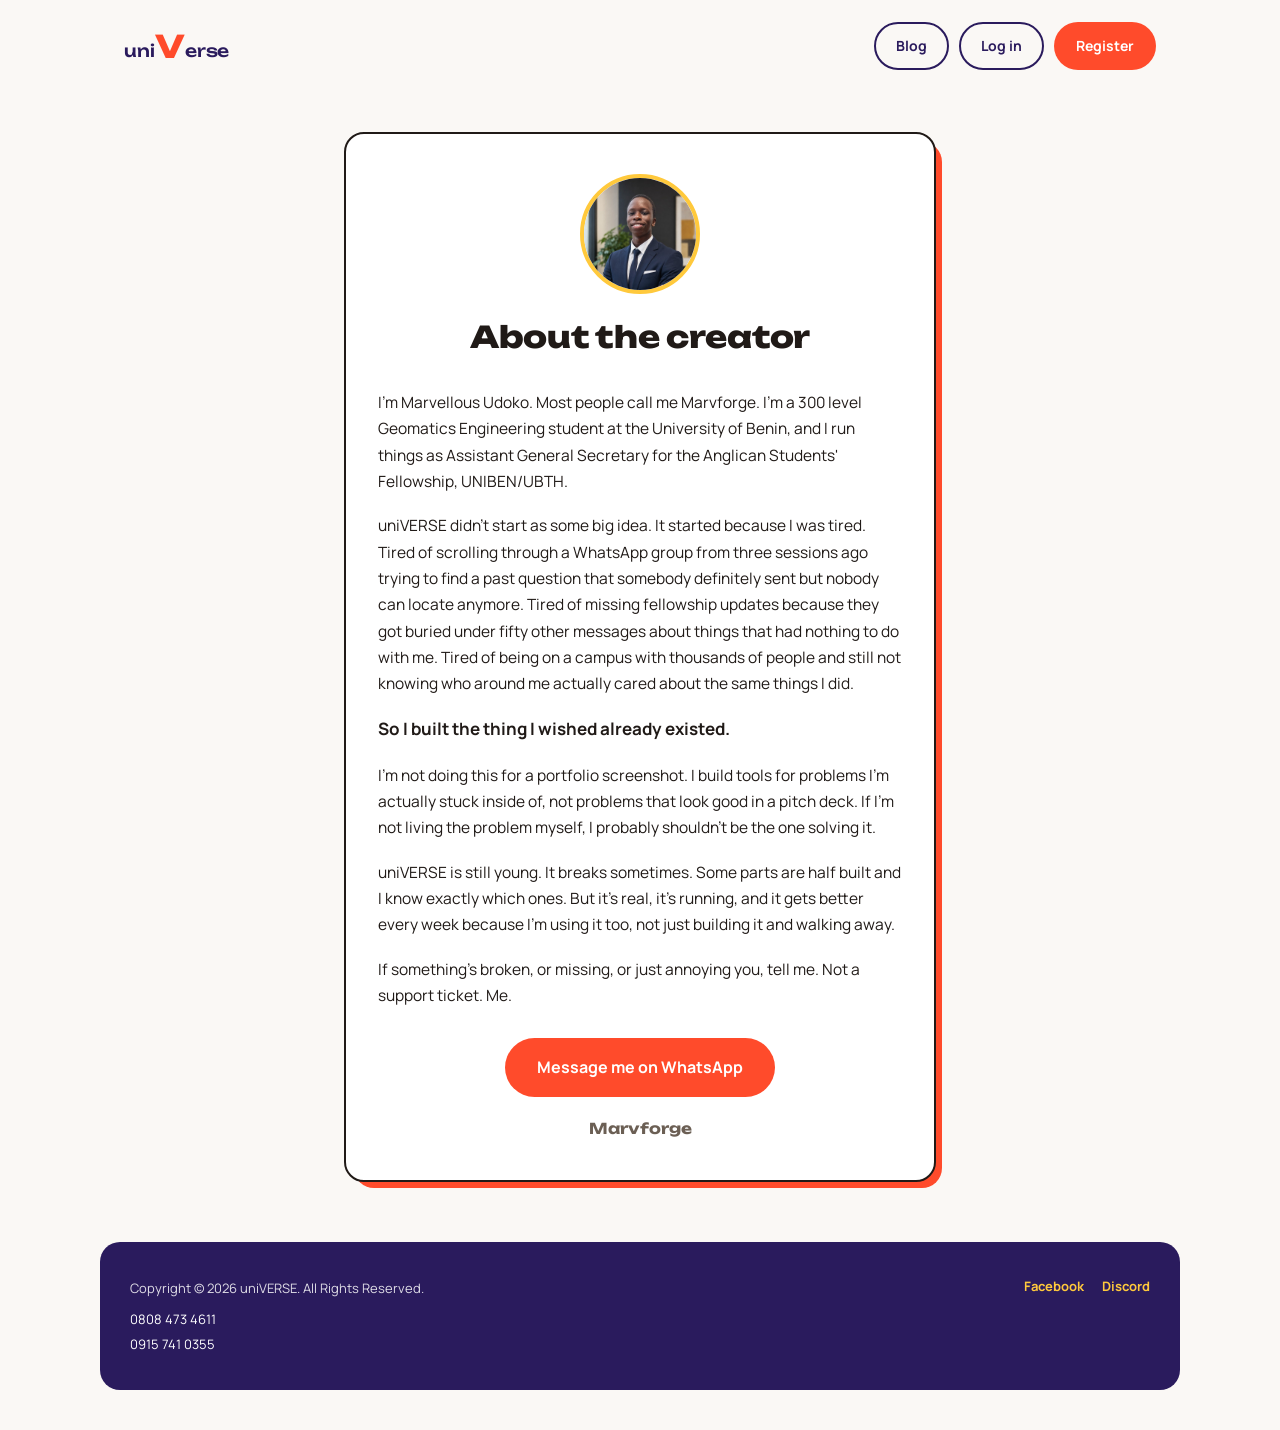
==== about.html @ 15a96da0 "Add files via upload" ====
<!DOCTYPE html>
<html lang="en">
<head>
<meta charset="UTF-8">
<meta name="viewport" content="width=device-width, initial-scale=1.0">
<title>About — uniVERSE</title>
<meta name="description" content="Who built uniVERSE, and why.">
<link rel="icon" href="favicon.svg" type="image/svg+xml">

<meta property="og:type" content="website">
<meta property="og:title" content="About — uniVERSE">
<meta property="og:description" content="Who built uniVERSE, and why.">
<meta property="og:image" content="https://project-1-seven-self.vercel.app/og-image.png">
<meta property="og:url" content="https://project-1-seven-self.vercel.app/about.html">
<meta name="twitter:card" content="summary_large_image">
<meta name="twitter:title" content="About — uniVERSE">
<meta name="twitter:description" content="Who built uniVERSE, and why.">
<meta name="twitter:image" content="https://project-1-seven-self.vercel.app/og-image.png">

<link rel="preconnect" href="https://fonts.googleapis.com">
<link rel="preconnect" href="https://fonts.gstatic.com" crossorigin>
<link rel="stylesheet" href="https://fonts.googleapis.com/css2?family=Unbounded:wght@500;700;800&family=Manrope:wght@400;500;600;700&display=swap">
<link rel="stylesheet" href="style.css">
<link rel="stylesheet" href="about.css">
</head>
<body>

<header class="site-header">
  <a href="index.html" class="wordmark" aria-label="uniVERSE home">
    <span class="u">u</span><span class="n">n</span><span class="i">i</span><span class="v-cap">V</span><span class="rest">erse</span>
  </a>
  <nav class="header-actions">
    <a href="blog.html" class="btn btn-ghost">Blog</a>
    <a href="login.html" class="btn btn-ghost">Log in</a>
    <a href="register.html" class="btn btn-primary">Register</a>
  </nav>
</header>

<main class="about-wrap">
  <section class="about-card">
    <img src="creator-photo.jpg" alt="Marvforge" class="about-avatar">
    <h1>About the creator</h1>

    <div class="about-body">
      <p>I'm Marvellous Udoko. Most people call me Marvforge. I'm a 300 level Geomatics Engineering student at the University of Benin, and I run things as Assistant General Secretary for the Anglican Students' Fellowship, UNIBEN/UBTH.</p>

      <p>uniVERSE didn't start as some big idea. It started because I was tired. Tired of scrolling through a WhatsApp group from three sessions ago trying to find a past question that somebody definitely sent but nobody can locate anymore. Tired of missing fellowship updates because they got buried under fifty other messages about things that had nothing to do with me. Tired of being on a campus with thousands of people and still not knowing who around me actually cared about the same things I did.</p>

      <p class="about-emphasis">So I built the thing I wished already existed.</p>

      <p>I'm not doing this for a portfolio screenshot. I build tools for problems I'm actually stuck inside of, not problems that look good in a pitch deck. If I'm not living the problem myself, I probably shouldn't be the one solving it.</p>

      <p>uniVERSE is still young. It breaks sometimes. Some parts are half built and I know exactly which ones. But it's real, it's running, and it gets better every week because I'm using it too, not just building it and walking away.</p>

      <p>If something's broken, or missing, or just annoying you, tell me. Not a support ticket. Me.</p>
    </div>

    <a href="https://wa.me/2348084734611" target="_blank" rel="noopener" class="btn btn-primary btn-hero about-whatsapp">Message me on WhatsApp</a>

    <p class="about-signoff">Marvforge</p>
  </section>
</main>

<footer class="site-footer">
  <div class="footer-box">
    <div class="footer-meta">
      <div class="footer-copyright">Copyright &copy; 2026 uniVERSE. All Rights Reserved.</div>
      0808 473 4611<br>0915 741 0355
    </div>
    <div class="footer-social">
      <a href="https://www.facebook.com/share/1PFbLoDEQh/" target="_blank" rel="noopener">Facebook</a>
      <a href="https://discord.gg/kX32RCdds" target="_blank" rel="noopener">Discord</a>
    </div>
  </div>
</footer>

</body>
</html>
---- style.css ----
/* ============================================================
   uniVERSE — shared styles
   Identity: off-white base, coral primary, indigo depth, yellow spark
   Type: Unbounded (display) + Manrope (body) — no monospace, no eyebrows
   ============================================================ */

/* Fonts (Unbounded, Manrope) are loaded via <link rel="preconnect"> +
   <link rel="stylesheet"> in each page's <head>, not @import — @import
   blocks CSSOM construction and adds an extra discovery round-trip
   the browser can't parallelize with other resources. */

:root {
  --bg: #FAF8F5;
  --ink: #201A17;
  --ink-soft: #6B5F54;
  --coral: #FF4B2B;
  --coral-deep: #E23B1C;
  --indigo: #2A1B5D;
  --yellow: #FFC93C;
  --card: #FFFFFF;
  --card-line: #ECE6DD;
  --sticker-shadow: rgba(42, 27, 93, 0.14);

  --font-display: 'Unbounded', sans-serif;
  --font-body: 'Manrope', sans-serif;
}

* { box-sizing: border-box; margin: 0; padding: 0; }

[hidden] {
  display: none !important;
}

html { scroll-behavior: smooth; }

body {
  background: var(--bg);
  color: var(--ink);
  font-family: var(--font-body);
  line-height: 1.55;
  -webkit-font-smoothing: antialiased;
}

a { color: inherit; text-decoration: none; }
img { max-width: 100%; display: block; }
button, input, textarea, select { font-family: inherit; }

:focus-visible {
  outline: 2px solid var(--coral);
  outline-offset: 3px;
}

@media (prefers-reduced-motion: reduce) {
  *, *::before, *::after {
    animation-duration: 0.001ms !important;
    animation-iteration-count: 1 !important;
    transition-duration: 0.001ms !important;
    scroll-behavior: auto !important;
  }
}

/* ---------- Header ---------- */

.site-header {
  display: flex;
  align-items: center;
  justify-content: space-between;
  flex-wrap: wrap;
  gap: 10px;
  padding: 22px 24px;
  max-width: 1080px;
  margin: 0 auto;
}

.wordmark {
  font-family: var(--font-display);
  font-size: 24px;
  font-weight: 700;
  letter-spacing: -0.01em;
  color: var(--indigo);
  position: relative;
  display: inline-flex;
  align-items: baseline;
}

.wordmark .u,
.wordmark .n,
.wordmark .i {
  font-size: 0.7em;
  font-weight: 500;
  margin-right: 0.02em;
}

.wordmark .v-cap {
  font-size: 1.3em;
  font-weight: 800;
  color: var(--coral);
  display: inline-block;
  transform: translateY(0.04em);
}

.wordmark .rest {
  font-size: 0.7em;
  font-weight: 500;
}

.header-actions {
  display: flex;
  gap: 10px;
  align-items: center;
}

.auth-hint {
  font-size: 13px;
  color: var(--ink-soft);
}

.auth-hint a {
  color: var(--coral);
  font-weight: 700;
}

.btn {
  font-family: var(--font-body);
  font-weight: 700;
  font-size: 14px;
  padding: 11px 20px;
  border-radius: 999px;
  border: 2px solid transparent;
  cursor: pointer;
  transition: transform 0.15s ease, background 0.15s ease, border-color 0.15s ease, box-shadow 0.15s ease;
  white-space: nowrap;
}

@media (hover: hover) {
  .btn:hover {
    transform: translateY(-2px);
  }
  .btn-primary:hover {
    box-shadow: 0 4px 0 var(--coral-deep);
  }
  .btn-ghost:hover {
    box-shadow: 0 4px 0 var(--indigo);
  }
}

.btn:active { transform: scale(0.96); }

.btn-primary {
  background: var(--coral);
  color: #fff;
}
.btn-primary:hover { background: var(--coral-deep); }

.btn-ghost {
  background: transparent;
  border-color: var(--indigo);
  color: var(--indigo);
}
.btn-ghost:hover { background: rgba(42,27,93,0.06); }

.btn-block {
  width: 100%;
  padding: 13px 18px;
  font-size: 15px;
  margin-top: 6px;
}

/* ---------- Hero ---------- */

.hero {
  max-width: 720px;
  margin: 44px auto 36px;
  padding: 0 24px;
  text-align: left;
}

.hero h1 {
  font-family: var(--font-display);
  font-weight: 800;
  font-size: clamp(32px, 7vw, 48px);
  line-height: 1.08;
  color: var(--ink);
  margin-bottom: 18px;
  letter-spacing: -0.01em;
}

.hero h1 em {
  font-style: normal;
  color: var(--coral);
  position: relative;
  display: inline-block;
}

.hero h1 em::after {
  content: '';
  position: absolute;
  left: -2%;
  right: -2%;
  bottom: 0.06em;
  height: 0.22em;
  background: var(--yellow);
  z-index: -1;
  transform: skewX(-8deg);
}

.hero p {
  font-size: 16px;
  color: var(--ink-soft);
  max-width: 46ch;
  margin-bottom: 24px;
}

.btn-hero {
  padding: 15px 30px;
  font-size: 16px;
  display: inline-block;
}

/* ---------- Problem section ---------- */

.problem-section {
  background: var(--indigo);
  padding: 48px 24px;
  margin: 12px 0 0;
}

.problem-inner {
  max-width: 720px;
  margin: 0 auto;
}

.problem-section h2 {
  font-family: var(--font-display);
  font-weight: 800;
  font-size: clamp(24px, 5vw, 32px);
  color: #fff;
  margin-bottom: 20px;
  letter-spacing: -0.01em;
}

.problem-list {
  list-style: none;
  display: flex;
  flex-direction: column;
  gap: 14px;
}

.problem-list li {
  color: #EDE9F7;
  font-size: 15px;
  padding-left: 26px;
  position: relative;
  line-height: 1.5;
}

.problem-list li::before {
  content: '\2715';
  position: absolute;
  left: 0;
  top: 1px;
  color: var(--yellow);
  font-weight: 700;
  font-size: 13px;
}

/* ---------- Solution section ---------- */

.solution-section {
  max-width: 1080px;
  margin: 0 auto;
  padding: 48px 24px 12px;
  text-align: left;
}

.solution-section h2 {
  font-family: var(--font-display);
  font-weight: 800;
  font-size: clamp(24px, 5vw, 32px);
  color: var(--ink);
  margin-bottom: 8px;
  letter-spacing: -0.01em;
}

.solution-sub {
  font-size: 15px;
  color: var(--ink-soft);
  margin-bottom: 8px;
}

/* ---------- Closing CTA ---------- */

.cta-section {
  max-width: 720px;
  margin: 20px auto 0;
  padding: 52px 24px 60px;
  text-align: center;
}

.cta-section h2 {
  font-family: var(--font-display);
  font-weight: 800;
  font-size: clamp(24px, 5vw, 32px);
  color: var(--ink);
  margin-bottom: 22px;
  letter-spacing: -0.01em;
}

.cta-sub {
  font-size: 14px;
  color: var(--ink-soft);
  margin-top: 16px;
}

.cta-sub a {
  color: var(--coral);
  font-weight: 700;
}

@media (max-width: 480px) {
  .problem-section { padding: 36px 18px; margin-top: 8px; }
  .solution-section { padding: 36px 18px 8px; }
  .cta-section { padding: 40px 18px 48px; }
}

/* ---------- Sticker cards (feature cards) ---------- */

.board {
  max-width: 1080px;
  margin: 0 auto;
  padding: 20px 0 0;
  display: grid;
  grid-template-columns: repeat(auto-fit, minmax(220px, 1fr));
  gap: 26px;
}

.note {
  background: var(--card);
  border: 2px solid var(--ink);
  border-radius: 18px;
  padding: 24px 22px;
  position: relative;
}

.note::before {
  content: '';
  position: absolute;
  inset: 0;
  border-radius: 18px;
  background: var(--indigo);
  transform: translate(7px, 7px);
  z-index: -1;
}

.note:nth-child(1)::before { background: var(--coral); }
.note:nth-child(2)::before { background: var(--indigo); }
.note:nth-child(3)::before { background: var(--yellow); }

.note .tag {
  display: inline-block;
  font-family: var(--font-body);
  font-size: 12px;
  font-weight: 700;
  color: #fff;
  background: var(--indigo);
  padding: 4px 12px;
  border-radius: 999px;
  margin-bottom: 12px;
}

.note:nth-child(1) .tag { background: var(--coral); }
.note:nth-child(3) .tag { background: var(--ink); }

.note h3 {
  font-family: var(--font-display);
  font-size: 19px;
  font-weight: 700;
  margin-bottom: 8px;
  color: var(--ink);
}

.note p {
  font-size: 14px;
  color: var(--ink-soft);
}

/* ---------- Auth pages ---------- */

.auth-wrap {
  max-width: 480px;
  margin: 36px auto 56px;
  padding: 0 24px;
}

.auth-card {
  background: var(--card);
  border: 2px solid var(--ink);
  border-radius: 20px;
  padding: 34px 28px 30px;
  position: relative;
}

.auth-card::before {
  content: '';
  position: absolute;
  inset: 0;
  border-radius: 20px;
  background: var(--coral);
  transform: translate(8px, 8px);
  z-index: -1;
}

.auth-title {
  font-family: var(--font-display);
  font-weight: 800;
  font-size: 27px;
  color: var(--ink);
  margin-bottom: 8px;
  letter-spacing: -0.01em;
}

.auth-sub {
  font-size: 14px;
  color: var(--ink-soft);
  margin-bottom: 26px;
}

.auth-form {
  display: flex;
  flex-direction: column;
  gap: 16px;
}

.field {
  display: flex;
  flex-direction: column;
  gap: 6px;
}

.field-label {
  font-family: var(--font-body);
  font-size: 12.5px;
  font-weight: 700;
  color: var(--indigo);
}

.optional-tag {
  color: var(--ink-soft);
  font-weight: 500;
}

.field input,
.field select {
  background: var(--bg);
  border: 2px solid var(--card-line);
  border-radius: 12px;
  padding: 12px 14px;
  font-size: 16px;
  color: var(--ink);
  transition: border-color 0.15s ease;
}

.field input:focus,
.field select:focus {
  border-color: var(--coral);
}

.field select {
  appearance: none;
  background-image: url("data:image/svg+xml,%3Csvg xmlns='http://www.w3.org/2000/svg' width='12' height='8'%3E%3Cpath d='M1 1l5 5 5-5' stroke='%232A1B5D' stroke-width='1.6' fill='none' fill-rule='evenodd'/%3E%3C/svg%3E");
  background-repeat: no-repeat;
  background-position: right 14px center;
  padding-right: 34px;
}

.field-error {
  font-size: 12px;
  color: var(--coral-deep);
  min-height: 15px;
  display: block;
  font-weight: 600;
}

.field input.is-invalid,
.field select.is-invalid,
.combobox-input.is-invalid {
  border-color: var(--coral);
  background: #FFF3F0;
}

.field-hint {
  font-size: 12px;
  color: var(--ink-soft);
  min-height: 15px;
  display: block;
}

.field-hint.is-match {
  color: #1D7A45;
  font-weight: 600;
}

.forgot-link {
  display: block;
  text-align: right;
  font-size: 13px;
  color: var(--coral);
  font-weight: 700;
  margin-top: -6px;
}

.auth-footnote {
  font-size: 12px;
  color: var(--ink-soft);
  text-align: center;
  margin-top: 20px;
}

.onboarding-actions {
  display: flex;
  flex-direction: column;
  gap: 10px;
  margin-top: 20px;
}

@media (max-width: 480px) {
  .auth-wrap { margin: 24px auto 40px; padding: 0 18px; }
  .auth-card { padding: 26px 20px 24px; }
  .combobox-list { max-height: 180px; }
}

/* ---------- Combobox (school picker) ---------- */

.combobox {
  position: relative;
}

.combobox-input {
  width: 100%;
  background: var(--bg);
  border: 2px solid var(--card-line);
  border-radius: 12px;
  padding: 12px 14px;
  font-size: 16px;
  color: var(--ink);
  font-family: var(--font-body);
  transition: border-color 0.15s ease;
}

.combobox-input:focus {
  border-color: var(--coral);
}

.combobox-list {
  position: absolute;
  top: calc(100% + 6px);
  left: 0;
  right: 0;
  max-height: 240px;
  overflow-y: auto;
  background: var(--card);
  border: 2px solid var(--ink);
  border-radius: 14px;
  box-shadow: 6px 6px 0 var(--sticker-shadow);
  list-style: none;
  z-index: 20;
}

.combobox-option {
  padding: 11px 14px;
  cursor: pointer;
  display: flex;
  flex-direction: column;
  gap: 2px;
  border-bottom: 1px solid var(--card-line);
}

.combobox-option:last-child { border-bottom: none; }

.combobox-option:hover,
.combobox-option:focus,
.combobox-option.is-active {
  background: #FFF3F0;
}

.opt-name {
  font-size: 14px;
  color: var(--ink);
  font-weight: 500;
}

.opt-meta {
  font-size: 11px;
  color: var(--ink-soft);
}

.combobox-other .opt-name {
  color: var(--coral);
  font-weight: 600;
}

.combobox-empty {
  padding: 12px 14px;
  font-size: 13px;
  color: var(--ink-soft);
  font-style: italic;
}

/* ---------- Interest picker ---------- */

.interest-counter {
  font-size: 13px;
  font-weight: 700;
  color: var(--coral);
  margin-bottom: 14px;
}

.interest-category {
  font-family: var(--font-body);
  font-size: 12px;
  font-weight: 700;
  color: var(--indigo);
  margin: 18px 0 9px;
}

.interest-category:first-of-type { margin-top: 0; }

.interest-chips {
  display: flex;
  flex-wrap: wrap;
  gap: 8px;
}

.interest-chip {
  font-family: var(--font-body);
  font-size: 13px;
  font-weight: 600;
  padding: 9px 15px;
  border-radius: 999px;
  border: 2px solid var(--card-line);
  background: var(--bg);
  color: var(--ink);
  cursor: pointer;
  transition: all 0.15s ease;
}

.interest-chip.is-selected {
  background: var(--coral);
  border-color: var(--coral);
  color: #fff;
}

.interest-chip.is-disabled {
  opacity: 0.4;
  cursor: not-allowed;
}

/* ---------- Footer ---------- */

.site-footer {
  padding: 0 24px 40px;
}

.footer-box {
  max-width: 1080px;
  margin: 0 auto;
  background: var(--indigo);
  border-radius: 20px;
  padding: 34px 30px;
  display: flex;
  flex-wrap: wrap;
  justify-content: space-between;
  gap: 22px;
}

.footer-meta {
  font-size: 13px;
  color: #fff;
  line-height: 1.9;
}

.footer-meta .footer-copyright {
  font-size: 13px;
  color: #fff;
  opacity: 0.85;
  margin-bottom: 6px;
}

.footer-social {
  display: flex;
  gap: 18px;
  align-items: flex-start;
}

.footer-social a {
  font-size: 13px;
  font-weight: 700;
  color: var(--yellow);
}

@media (max-width: 480px) {
  .site-header { padding: 18px 18px; }
  .hero { margin: 32px auto 28px; padding: 0 18px; }
  .board { padding: 14px 0 0; }
  .site-footer { padding: 0 18px 32px; }
  .footer-box { flex-direction: column; padding: 26px 22px; }
}
---- about.css ----
/* ============================================================
   uniVERSE — about page
   Built on the same tokens/identity as style.css
   ============================================================ */

.about-wrap {
  max-width: 640px;
  margin: 40px auto 60px;
  padding: 0 24px;
}

.about-card {
  background: var(--card);
  border: 2px solid var(--ink);
  border-radius: 20px;
  padding: 40px 32px;
  text-align: center;
  position: relative;
}

.about-card::before {
  content: '';
  position: absolute;
  inset: 0;
  border-radius: 20px;
  background: var(--coral);
  transform: translate(8px, 8px);
  z-index: -1;
}

.about-avatar {
  width: 120px;
  height: 120px;
  border-radius: 50%;
  object-fit: cover;
  display: block;
  margin: 0 auto 20px;
  border: 4px solid var(--yellow);
}

.about-card h1 {
  font-family: var(--font-display);
  font-weight: 800;
  font-size: clamp(24px, 5vw, 30px);
  color: var(--ink);
  margin-bottom: 28px;
  letter-spacing: -0.01em;
}

.about-body {
  text-align: left;
}

.about-body p {
  font-size: 15.5px;
  line-height: 1.7;
  color: var(--ink);
  margin-bottom: 18px;
}

.about-emphasis {
  font-weight: 700;
  font-size: 17px !important;
  color: var(--coral);
}

.about-whatsapp {
  display: inline-block;
  margin-top: 12px;
}

.about-signoff {
  font-family: var(--font-display);
  font-weight: 700;
  font-size: 15px;
  color: var(--ink-soft);
  margin-top: 20px;
}

@media (max-width: 480px) {
  .about-wrap { margin: 28px auto 44px; padding: 0 18px; }
  .about-card { padding: 30px 22px; }
}
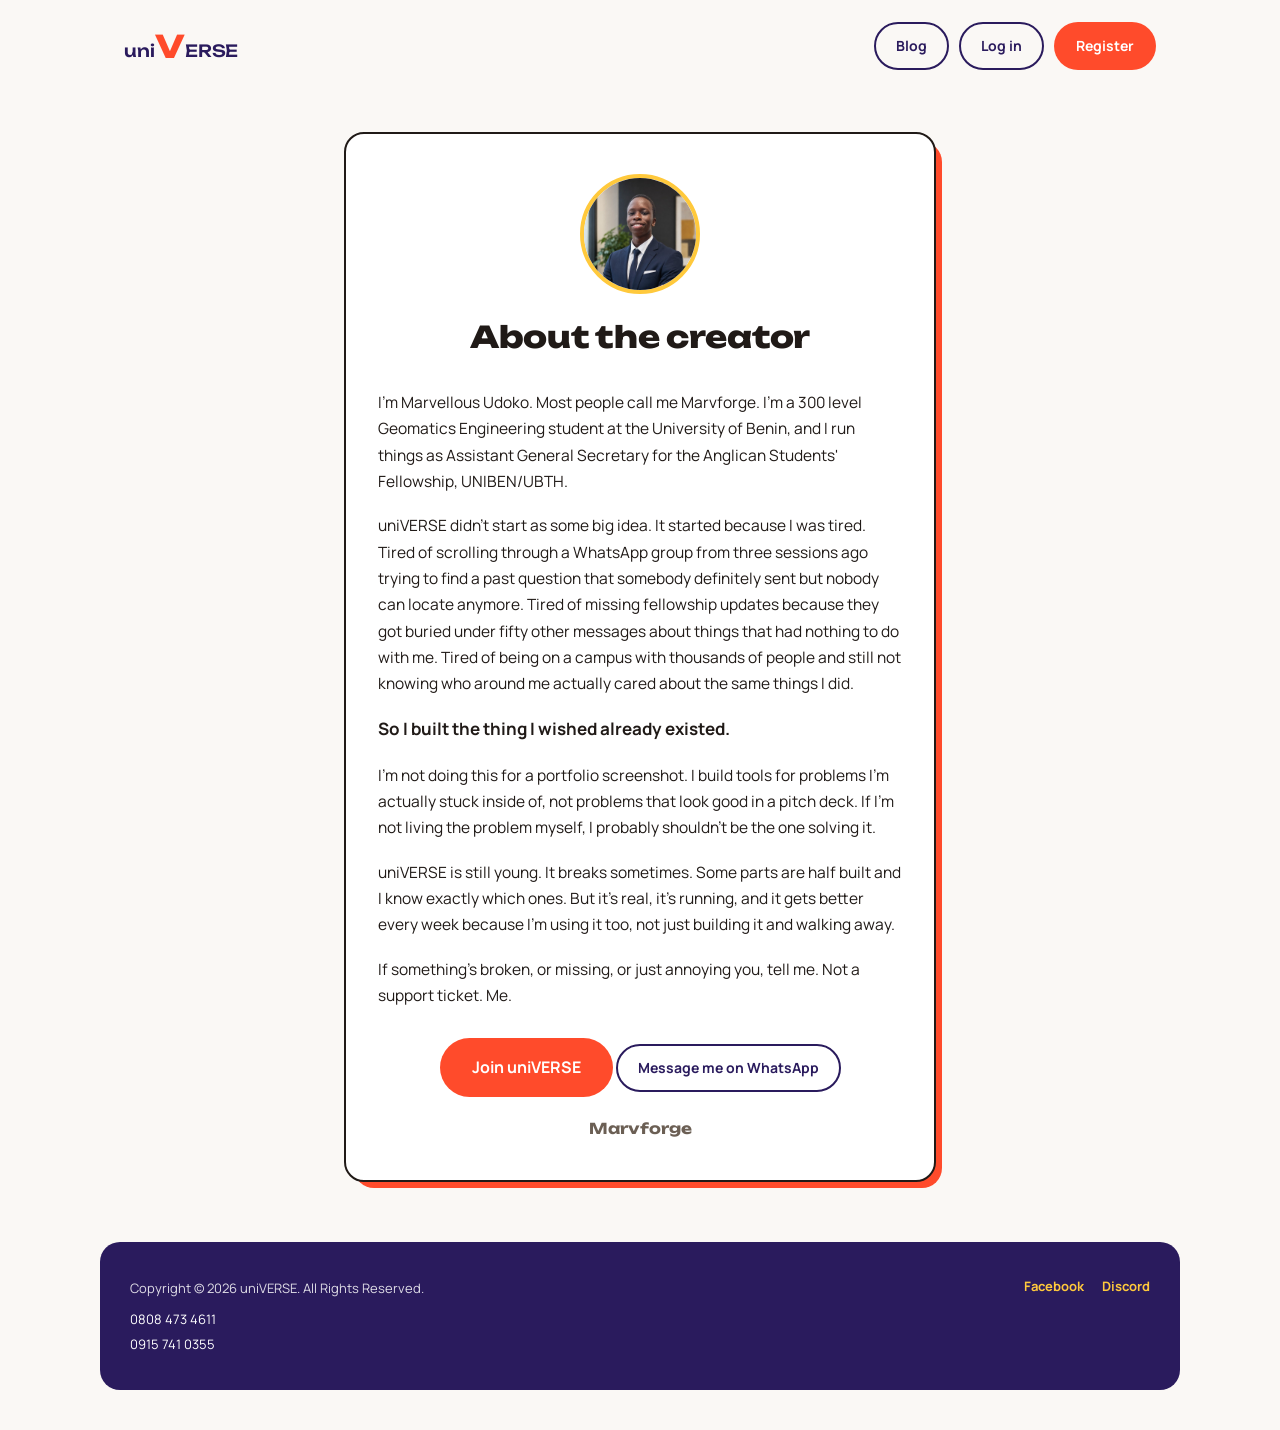
==== commit bb175b8f: "Add files via upload" ====
--- a/about.html
+++ b/about.html
@@ -27,9 +27,12 @@
 
 <header class="site-header">
   <a href="index.html" class="wordmark" aria-label="uniVERSE home">
-    <span class="u">u</span><span class="n">n</span><span class="i">i</span><span class="v-cap">V</span><span class="rest">erse</span>
+    <span class="u">u</span><span class="n">n</span><span class="i">i</span><span class="v-cap">V</span><span class="rest">ERSE</span>
   </a>
-  <nav class="header-actions">
+  <button class="nav-toggle" id="nav-toggle" aria-label="Menu" aria-expanded="false">
+    <span></span><span></span><span></span>
+  </button>
+  <nav class="header-actions" id="header-actions">
     <a href="blog.html" class="btn btn-ghost">Blog</a>
     <a href="login.html" class="btn btn-ghost">Log in</a>
     <a href="register.html" class="btn btn-primary">Register</a>
@@ -55,7 +58,8 @@
       <p>If something's broken, or missing, or just annoying you, tell me. Not a support ticket. Me.</p>
     </div>
 
-    <a href="https://wa.me/2348084734611" target="_blank" rel="noopener" class="btn btn-primary btn-hero about-whatsapp">Message me on WhatsApp</a>
+    <a href="register.html" class="btn btn-primary btn-hero about-cta">Join uniVERSE</a>
+    <a href="https://wa.me/2348084734611" target="_blank" rel="noopener" class="btn btn-ghost about-whatsapp">Message me on WhatsApp</a>
 
     <p class="about-signoff">Marvforge</p>
   </section>
@@ -74,5 +78,6 @@
   </div>
 </footer>
 
+<script src="nav.js"></script>
 </body>
 </html>
--- a/style.css
+++ b/style.css
@@ -70,6 +70,7 @@
   padding: 22px 24px;
   max-width: 1080px;
   margin: 0 auto;
+  position: relative;
 }
 
 .wordmark {
@@ -108,6 +109,68 @@
   display: flex;
   gap: 10px;
   align-items: center;
+}
+
+.nav-toggle {
+  display: none;
+  flex-direction: column;
+  justify-content: center;
+  align-items: center;
+  gap: 5px;
+  width: 38px;
+  height: 38px;
+  background: var(--card);
+  border: 2px solid var(--ink);
+  border-radius: 10px;
+  cursor: pointer;
+  padding: 0;
+  flex-shrink: 0;
+}
+
+.nav-toggle span {
+  display: block;
+  width: 16px;
+  height: 2px;
+  background: var(--ink);
+  transition: transform 0.2s ease, opacity 0.2s ease;
+}
+
+.nav-toggle.is-active span:nth-child(1) { transform: translateY(7px) rotate(45deg); }
+.nav-toggle.is-active span:nth-child(2) { opacity: 0; }
+.nav-toggle.is-active span:nth-child(3) { transform: translateY(-7px) rotate(-45deg); }
+
+@media (max-width: 640px) {
+  .nav-toggle { display: flex; }
+
+  .header-actions {
+    display: none;
+    position: absolute;
+    top: calc(100% - 6px);
+    right: 24px;
+    left: 24px;
+    background: var(--card);
+    border: 2px solid var(--ink);
+    border-radius: 16px;
+    box-shadow: 6px 6px 0 var(--sticker-shadow);
+    padding: 12px;
+    flex-direction: column;
+    gap: 8px;
+    z-index: 100;
+  }
+
+  .header-actions.is-open {
+    display: flex;
+  }
+
+  .header-actions .btn {
+    width: 100%;
+    text-align: center;
+  }
+
+  .header-actions .auth-hint {
+    text-align: center;
+    padding: 8px 0;
+  }
 }
 
 .auth-hint {
--- a/about.css
+++ b/about.css
@@ -64,9 +64,14 @@
   color: var(--coral);
 }
 
+.about-cta {
+  display: inline-block;
+  margin-top: 12px;
+}
+
 .about-whatsapp {
   display: inline-block;
-  margin-top: 12px;
+  margin-top: 10px;
 }
 
 .about-signoff {
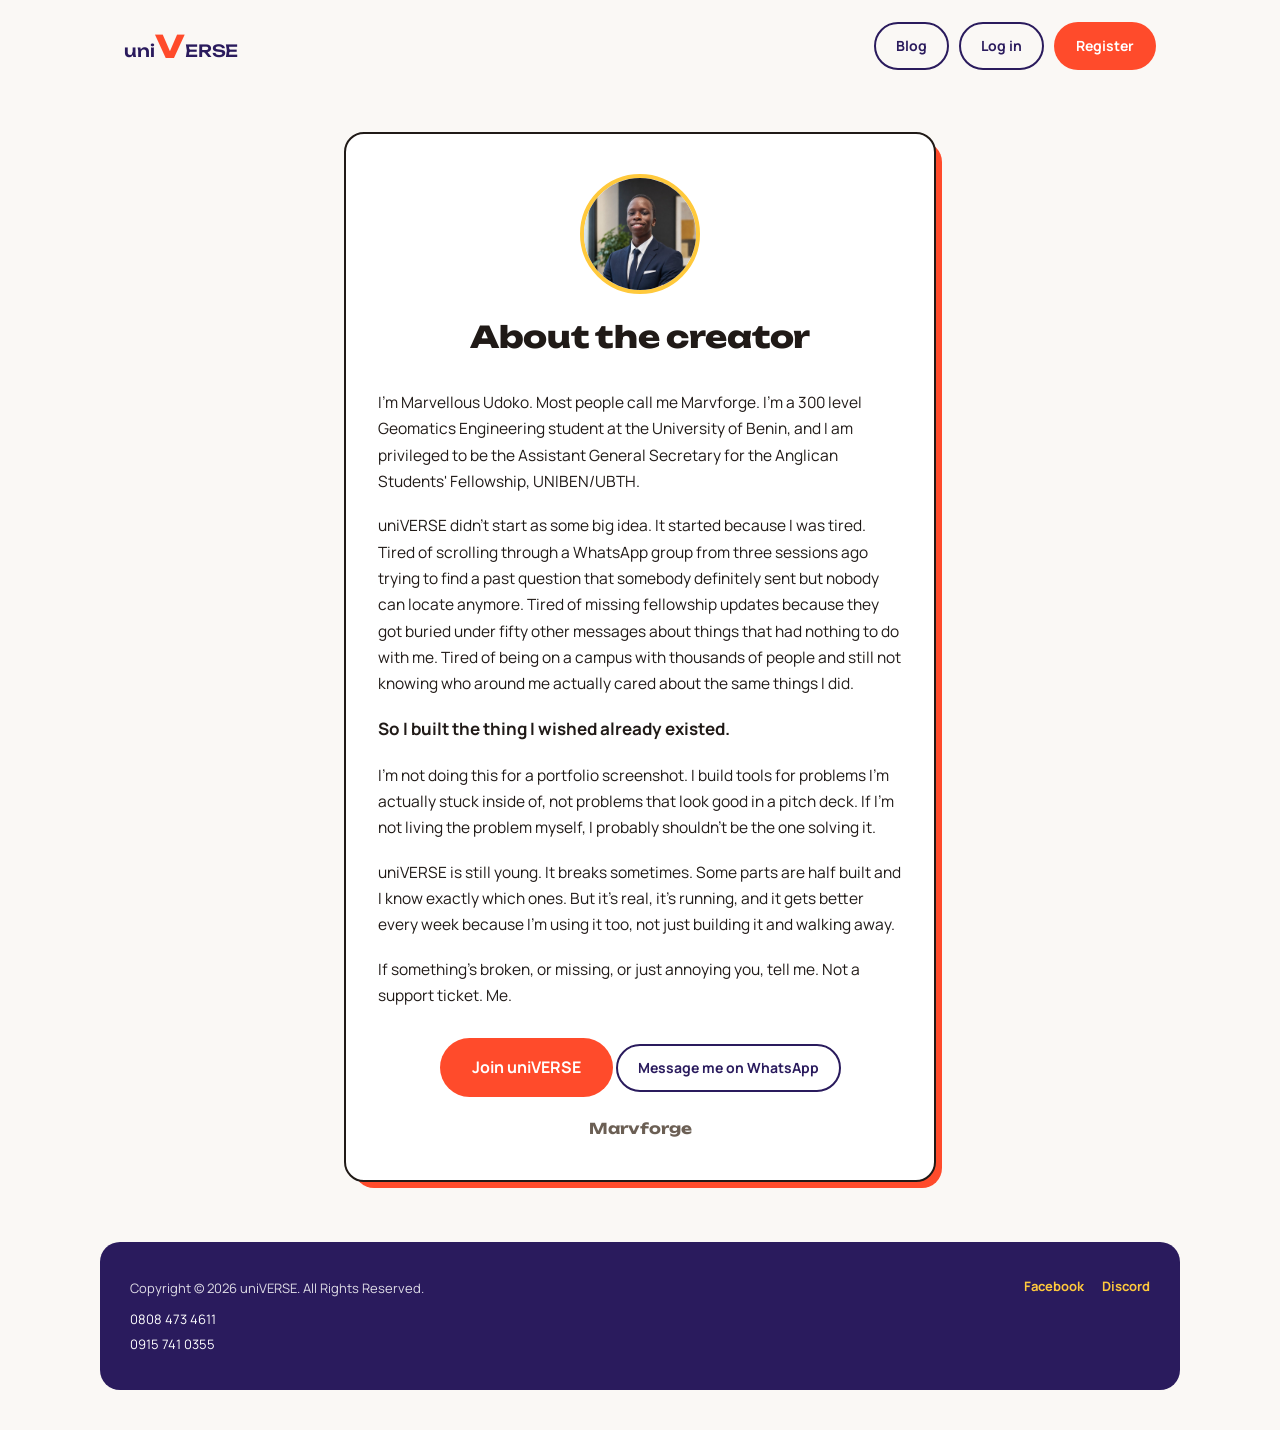
==== commit 227a9824: "Update about.html" ====
--- a/about.html
+++ b/about.html
@@ -45,7 +45,7 @@
     <h1>About the creator</h1>
 
     <div class="about-body">
-      <p>I'm Marvellous Udoko. Most people call me Marvforge. I'm a 300 level Geomatics Engineering student at the University of Benin, and I run things as Assistant General Secretary for the Anglican Students' Fellowship, UNIBEN/UBTH.</p>
+      <p>I'm Marvellous Udoko. Most people call me Marvforge. I'm a 300 level Geomatics Engineering student at the University of Benin, and I am privileged to be the Assistant General Secretary for the Anglican Students' Fellowship, UNIBEN/UBTH.</p>
 
       <p>uniVERSE didn't start as some big idea. It started because I was tired. Tired of scrolling through a WhatsApp group from three sessions ago trying to find a past question that somebody definitely sent but nobody can locate anymore. Tired of missing fellowship updates because they got buried under fifty other messages about things that had nothing to do with me. Tired of being on a campus with thousands of people and still not knowing who around me actually cared about the same things I did.</p>
 
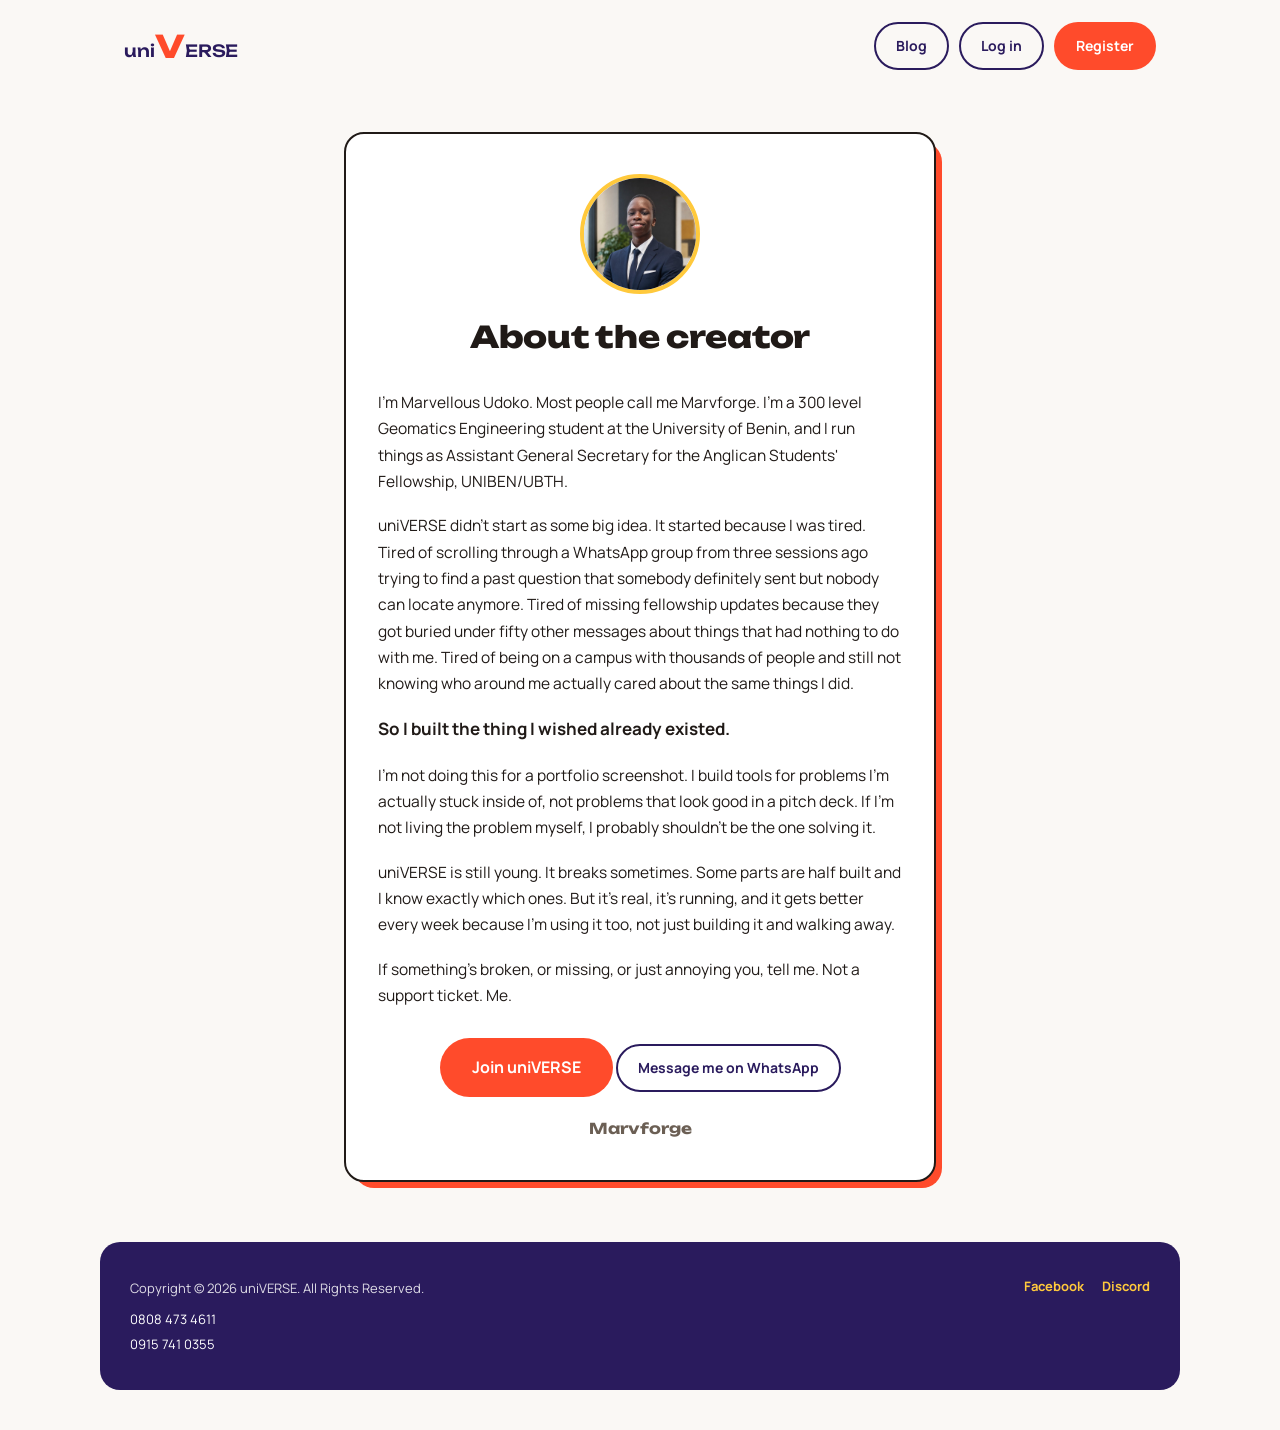
==== commit 21946ca1: "Add files via upload" ====
--- a/about.html
+++ b/about.html
@@ -11,7 +11,7 @@
 <meta property="og:title" content="About — uniVERSE">
 <meta property="og:description" content="Who built uniVERSE, and why.">
 <meta property="og:image" content="https://project-1-seven-self.vercel.app/og-image.png">
-<meta property="og:url" content="https://project-1-seven-self.vercel.app/about.html">
+<meta property="og:url" content="https://project-1-seven-self.vercel.app/about">
 <meta name="twitter:card" content="summary_large_image">
 <meta name="twitter:title" content="About — uniVERSE">
 <meta name="twitter:description" content="Who built uniVERSE, and why.">
@@ -26,16 +26,16 @@
 <body>
 
 <header class="site-header">
-  <a href="index.html" class="wordmark" aria-label="uniVERSE home">
+  <a href="/" class="wordmark" aria-label="uniVERSE home">
     <span class="u">u</span><span class="n">n</span><span class="i">i</span><span class="v-cap">V</span><span class="rest">ERSE</span>
   </a>
   <button class="nav-toggle" id="nav-toggle" aria-label="Menu" aria-expanded="false">
     <span></span><span></span><span></span>
   </button>
   <nav class="header-actions" id="header-actions">
-    <a href="blog.html" class="btn btn-ghost">Blog</a>
-    <a href="login.html" class="btn btn-ghost">Log in</a>
-    <a href="register.html" class="btn btn-primary">Register</a>
+    <a href="/blog" class="btn btn-ghost">Blog</a>
+    <a href="/login" class="btn btn-ghost">Log in</a>
+    <a href="/register" class="btn btn-primary">Register</a>
   </nav>
 </header>
 
@@ -45,7 +45,7 @@
     <h1>About the creator</h1>
 
     <div class="about-body">
-      <p>I'm Marvellous Udoko. Most people call me Marvforge. I'm a 300 level Geomatics Engineering student at the University of Benin, and I am privileged to be the Assistant General Secretary for the Anglican Students' Fellowship, UNIBEN/UBTH.</p>
+      <p>I'm Marvellous Udoko. Most people call me Marvforge. I'm a 300 level Geomatics Engineering student at the University of Benin, and I run things as Assistant General Secretary for the Anglican Students' Fellowship, UNIBEN/UBTH.</p>
 
       <p>uniVERSE didn't start as some big idea. It started because I was tired. Tired of scrolling through a WhatsApp group from three sessions ago trying to find a past question that somebody definitely sent but nobody can locate anymore. Tired of missing fellowship updates because they got buried under fifty other messages about things that had nothing to do with me. Tired of being on a campus with thousands of people and still not knowing who around me actually cared about the same things I did.</p>
 
@@ -58,7 +58,7 @@
       <p>If something's broken, or missing, or just annoying you, tell me. Not a support ticket. Me.</p>
     </div>
 
-    <a href="register.html" class="btn btn-primary btn-hero about-cta">Join uniVERSE</a>
+    <a href="/register" class="btn btn-primary btn-hero about-cta">Join uniVERSE</a>
     <a href="https://wa.me/2348084734611" target="_blank" rel="noopener" class="btn btn-ghost about-whatsapp">Message me on WhatsApp</a>
 
     <p class="about-signoff">Marvforge</p>
